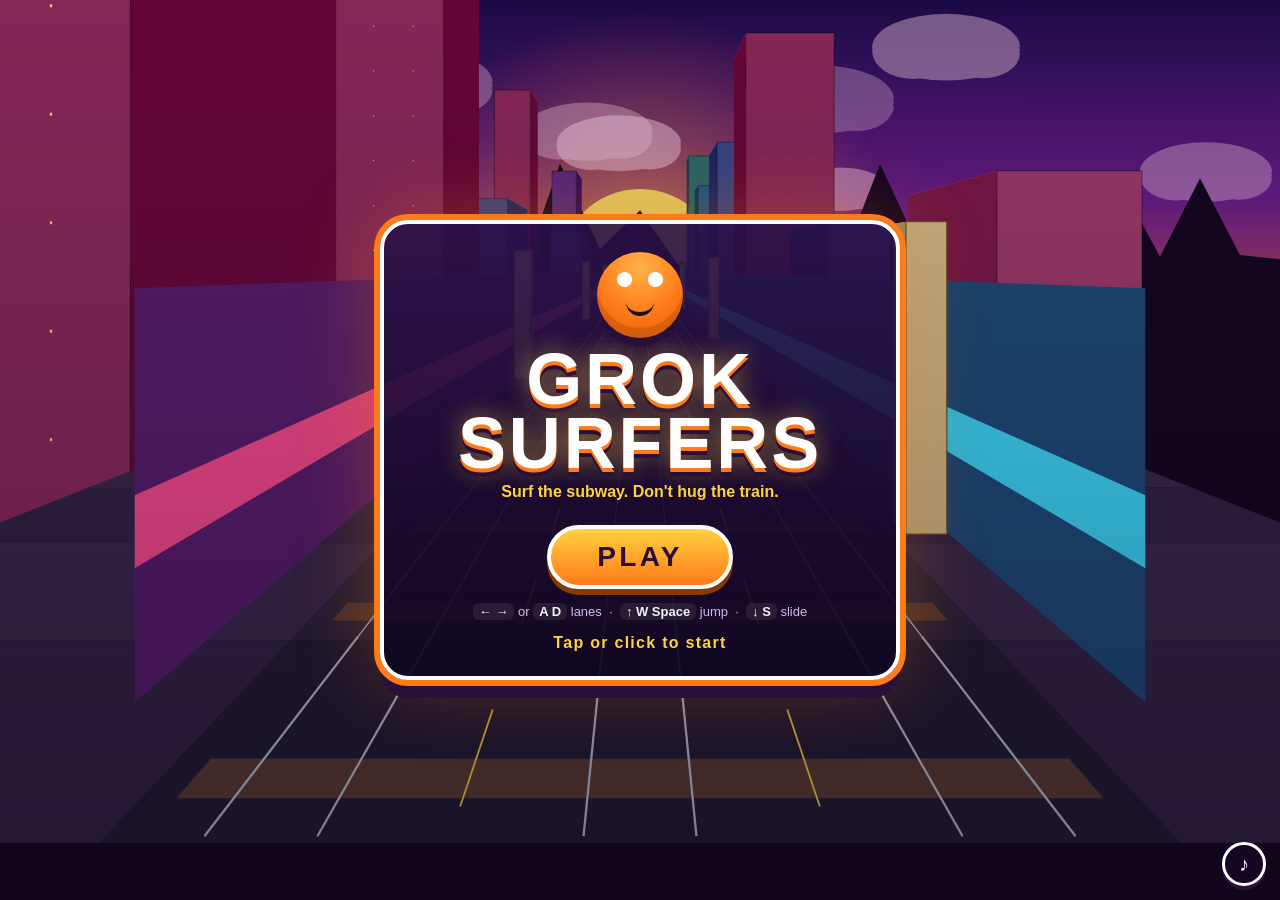
==== index.html @ 58962935 "Add Grok Surfers playable static site" ====
<!DOCTYPE html>
<html lang="en">
<head>
  <meta charset="UTF-8">
  <meta name="viewport" content="width=device-width, initial-scale=1, maximum-scale=1, user-scalable=no, viewport-fit=cover">
  <meta name="apple-mobile-web-app-capable" content="yes">
  <meta name="mobile-web-app-capable" content="yes">
  <meta name="theme-color" content="#1a0a3c">
  <title>Grok Surfers</title>
  <link rel="stylesheet" href="style.css">
  <link rel="icon" href="data:image/svg+xml,%3Csvg xmlns='http://www.w3.org/2000/svg' viewBox='0 0 64 64'%3E%3Ccircle cx='32' cy='32' r='30' fill='%23ff8c42'/%3E%3Ccircle cx='24' cy='28' r='6' fill='%23fff'/%3E%3Ccircle cx='40' cy='28' r='6' fill='%23fff'/%3E%3Ccircle cx='25' cy='29' r='3' fill='%231a1020'/%3E%3Ccircle cx='41' cy='29' r='3' fill='%231a1020'/%3E%3Cpath d='M22 42c6 8 14 8 20 0' fill='none' stroke='%231a1020' stroke-width='3' stroke-linecap='round'/%3E%3C/svg%3E">
</head>
<body>
  <div id="wrap">
    <canvas id="game"></canvas>

    <div id="hud" class="hidden">
      <div id="hud-left">
        <div class="label">SCORE</div>
        <div id="score">0</div>
      </div>
      <div id="hud-mid">
        <div class="label">BEST</div>
        <div id="best">0</div>
      </div>
      <div id="hud-right">
        <div class="label">COINS</div>
        <div id="coins"><span class="coin-dot"></span><span id="coin-count">0</span></div>
      </div>
    </div>

    <button id="mute" type="button" aria-label="Toggle sound" title="Sound">♪</button>

    <div id="title" class="overlay">
      <div class="panel">
        <div class="mascot" aria-hidden="true"> grok </div>
        <h1>GROK<br>SURFERS</h1>
        <p class="tagline">Surf the subway. Don't hug the train.</p>
        <button id="play" type="button" class="btn pulse">PLAY</button>
        <p class="hint">
          <strong>← →</strong> or <strong>A D</strong> lanes &nbsp;·&nbsp;
          <strong>↑ W Space</strong> jump &nbsp;·&nbsp;
          <strong>↓ S</strong> slide
        </p>
        <p class="hint mobile-only">Swipe to steer · Swipe up to jump · Swipe down to slide</p>
        <p id="title-best" class="best-line"></p>
      </div>
    </div>

    <div id="gameover" class="overlay hidden">
      <div class="panel">
        <h2 id="go-title">CRASHED!</h2>
        <p id="new-best" class="hidden shine">★ NEW HIGH SCORE ★</p>
        <div class="stats">
          <div><span class="label">SCORE</span><span id="go-score">0</span></div>
          <div><span class="label">COINS</span><span id="go-coins">0</span></div>
          <div><span class="label">BEST</span><span id="go-best">0</span></div>
        </div>
        <button id="retry" type="button" class="btn pulse">RETRY</button>
        <p class="hint">Tap / click or press Enter</p>
      </div>
    </div>
  </div>
  <script src="game.js"></script>
</body>
</html>
---- style.css ----
:root {
  --ink: #140c22;
  --paper: #fff7e8;
  --gold: #ffd23f;
  --orange: #ff7a18;
  --pink: #ff4d8d;
  --cyan: #3ee0ff;
  --shadow: #2a1038;
}

* { box-sizing: border-box; margin: 0; padding: 0; }

html, body {
  width: 100%;
  height: 100%;
  overflow: hidden;
  background: #0b0618;
  font-family: Trebuchet MS, Arial Black, Impact, Segoe UI, sans-serif;
  color: var(--paper);
  touch-action: none;
  user-select: none;
  -webkit-user-select: none;
  -webkit-tap-highlight-color: transparent;
}

#wrap {
  position: relative;
  width: 100%;
  height: 100%;
  overflow: hidden;
}

canvas {
  display: block;
  width: 100%;
  height: 100%;
  cursor: pointer;
}

#hud {
  position: absolute;
  top: 0;
  left: 0;
  right: 0;
  display: flex;
  justify-content: space-between;
  align-items: flex-start;
  padding: calc(12px + env(safe-area-inset-top)) 18px 0;
  pointer-events: none;
  text-shadow: 0 3px 0 var(--shadow), 0 0 12px rgba(0,0,0,.55);
  z-index: 5;
}

#hud .label {
  font-size: 11px;
  letter-spacing: 0.22em;
  color: var(--gold);
  font-weight: 800;
}

#score, #best, #coins {
  font-size: 28px;
  font-weight: 900;
  line-height: 1.05;
  color: #fff;
}

#hud-left, #hud-mid, #hud-right { min-width: 90px; }
#hud-mid { text-align: center; }
#hud-right { text-align: right; }

#coins { display: flex; align-items: center; justify-content: flex-end; gap: 8px; }

.coin-dot {
  width: 16px;
  height: 16px;
  border-radius: 50%;
  background: radial-gradient(circle at 35% 30%, #fff6b0, #ffd23f 40%, #e09a00);
  box-shadow: 0 0 0 2px #8a5a00, 0 2px 0 #5a3a00;
  display: inline-block;
}

#mute {
  position: absolute;
  right: 14px;
  bottom: calc(14px + env(safe-area-inset-bottom));
  z-index: 8;
  width: 44px;
  height: 44px;
  border-radius: 50%;
  border: 3px solid #fff;
  background: rgba(20, 10, 40, 0.55);
  color: #fff;
  font-size: 20px;
  cursor: pointer;
  box-shadow: 0 4px 0 #2a1038;
}

#mute.muted { opacity: 0.45; text-decoration: line-through; }

.overlay {
  position: absolute;
  inset: 0;
  display: flex;
  align-items: center;
  justify-content: center;
  background: linear-gradient(180deg, rgba(12,4,28,0.08), rgba(12,4,28,0.38));
  z-index: 6;
  padding: 20px;
}

.overlay.hidden, .hidden { display: none !important; }

.panel {
  text-align: center;
  max-width: 520px;
  width: 100%;
  padding: 28px 22px 24px;
  background: linear-gradient(180deg, rgba(42, 16, 72, 0.88), rgba(16, 6, 32, 0.92));
  border: 4px solid #fff;
  border-radius: 28px;
  box-shadow:
    0 0 0 6px #ff7a18,
    0 18px 0 #2a1038,
    0 0 80px rgba(255, 122, 24, 0.35);
}

.mascot {
  font-size: 0;
  width: 86px;
  height: 86px;
  margin: 0 auto 10px;
  border-radius: 50%;
  background:
    radial-gradient(circle at 32% 32%, #fff 0 7px, transparent 8px),
    radial-gradient(circle at 68% 32%, #fff 0 7px, transparent 8px),
    radial-gradient(circle at 34% 34%, #1a1020 0 3.5px, transparent 4px),
    radial-gradient(circle at 70% 34%, #1a1020 0 3.5px, transparent 4px),
    radial-gradient(circle at 50% 18%, #ffb347, #ff7a18 55%, #e85d04);
  box-shadow: 0 8px 0 #2a1038, inset 0 -10px 0 rgba(0,0,0,.12);
  position: relative;
  animation: bounce 1.2s ease-in-out infinite;
}

.mascot::after {
  content: "";
  position: absolute;
  left: 50%;
  bottom: 22px;
  width: 28px;
  height: 10px;
  transform: translateX(-50%);
  border-bottom: 4px solid #1a1020;
  border-radius: 0 0 14px 14px;
}

h1 {
  font-size: clamp(42px, 11vw, 72px);
  line-height: 0.88;
  letter-spacing: 0.04em;
  color: #fff;
  text-shadow:
    0 4px 0 #ff7a18,
    0 8px 0 #2a1038,
    0 0 24px rgba(255, 210, 63, 0.6);
  margin-bottom: 8px;
}

h2 {
  font-size: clamp(36px, 9vw, 56px);
  letter-spacing: 0.06em;
  color: #ff4d8d;
  text-shadow: 0 4px 0 #2a1038, 0 0 18px rgba(255, 77, 141, 0.5);
  margin-bottom: 8px;
}

.tagline {
  color: var(--gold);
  font-weight: 700;
  margin-bottom: 18px;
  font-size: 16px;
}

.btn {
  appearance: none;
  border: 4px solid #fff;
  background: linear-gradient(180deg, #ffd23f, #ff7a18);
  color: #2a1038;
  font: inherit;
  font-size: 28px;
  font-weight: 900;
  letter-spacing: 0.12em;
  padding: 12px 46px;
  border-radius: 999px;
  cursor: pointer;
  box-shadow: 0 6px 0 #8a3a00;
  margin: 6px 0 14px;
}

.btn:hover { filter: brightness(1.08); }
.btn:active { transform: translateY(4px); box-shadow: 0 2px 0 #8a3a00; }

.pulse { animation: pulse 1.4s ease-in-out infinite; }

.hint {
  font-size: 13px;
  color: #d7c6ff;
  line-height: 1.45;
  opacity: 0.95;
}

.hint strong {
  color: #fff;
  background: rgba(255,255,255,0.08);
  padding: 1px 6px;
  border-radius: 6px;
}

.best-line {
  margin-top: 12px;
  color: var(--gold);
  font-weight: 800;
  letter-spacing: 0.08em;
}

.stats {
  display: flex;
  justify-content: center;
  gap: 22px;
  margin: 12px 0 8px;
}

.stats .label {
  display: block;
  font-size: 11px;
  letter-spacing: 0.18em;
  color: var(--cyan);
}

.stats span:last-child {
  font-size: 26px;
  font-weight: 900;
}

.shine {
  color: var(--gold);
  font-weight: 900;
  letter-spacing: 0.14em;
  animation: pulse 1s ease-in-out infinite;
  margin-bottom: 6px;
}

.mobile-only { display: none; }

@media (hover: none) and (pointer: coarse) {
  .mobile-only { display: block; }
}

@keyframes bounce {
  0%, 100% { transform: translateY(0); }
  50% { transform: translateY(-8px); }
}

@keyframes pulse {
  0%, 100% { transform: scale(1); }
  50% { transform: scale(1.05); }
}
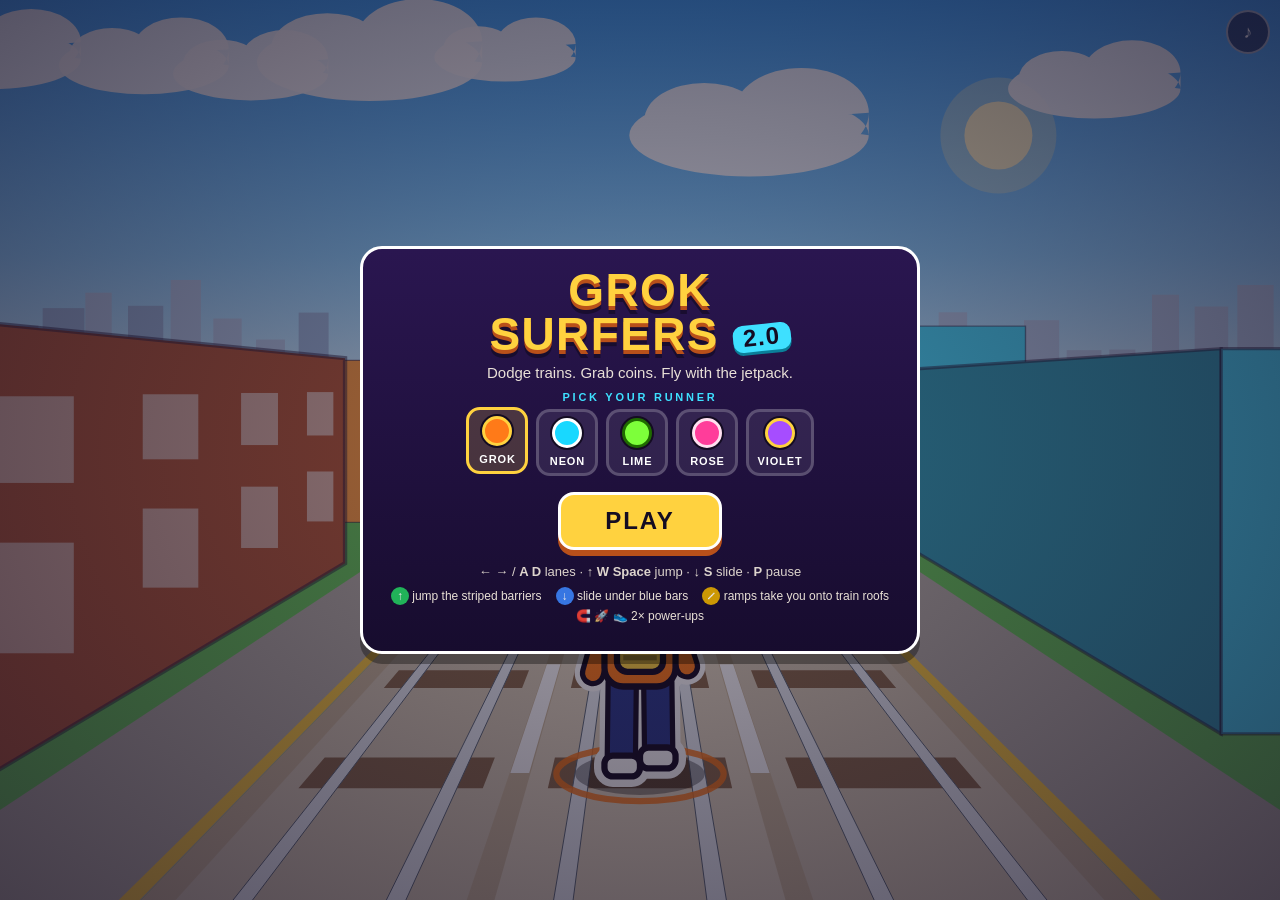
==== commit 3b89672f: "2.0 update based on player feedback" ====
--- a/index.html
+++ b/index.html
@@ -5,8 +5,8 @@
   <meta name="viewport" content="width=device-width, initial-scale=1, maximum-scale=1, user-scalable=no, viewport-fit=cover">
   <meta name="apple-mobile-web-app-capable" content="yes">
   <meta name="mobile-web-app-capable" content="yes">
-  <meta name="theme-color" content="#1a0a3c">
-  <title>Grok Surfers</title>
+  <meta name="theme-color" content="#3fa9ff">
+  <title>Grok Surfers 2.0</title>
   <link rel="stylesheet" href="style.css">
   <link rel="icon" href="data:image/svg+xml,%3Csvg xmlns='http://www.w3.org/2000/svg' viewBox='0 0 64 64'%3E%3Ccircle cx='32' cy='32' r='30' fill='%23ff8c42'/%3E%3Ccircle cx='24' cy='28' r='6' fill='%23fff'/%3E%3Ccircle cx='40' cy='28' r='6' fill='%23fff'/%3E%3Ccircle cx='25' cy='29' r='3' fill='%231a1020'/%3E%3Ccircle cx='41' cy='29' r='3' fill='%231a1020'/%3E%3Cpath d='M22 42c6 8 14 8 20 0' fill='none' stroke='%231a1020' stroke-width='3' stroke-linecap='round'/%3E%3C/svg%3E">
 </head>
@@ -18,6 +18,7 @@
       <div id="hud-left">
         <div class="label">SCORE</div>
         <div id="score">0</div>
+        <div id="mult" class="hidden">2× SCORE</div>
       </div>
       <div id="hud-mid">
         <div class="label">BEST</div>
@@ -26,24 +27,41 @@
       <div id="hud-right">
         <div class="label">COINS</div>
         <div id="coins"><span class="coin-dot"></span><span id="coin-count">0</span></div>
+        <div id="powers"></div>
+      </div>
+    </div>
+    <div id="tip"></div>
+    <div id="toast"></div>
+
+    <button id="pause-btn" class="round hidden" type="button" aria-label="Pause">II</button>
+    <button id="mute" class="round" type="button" aria-label="Toggle sound" title="Sound">♪</button>
+
+    <div id="title" class="overlay">
+      <div class="panel">
+        <h1>GROK<br> SURFERS <span class="ver">2.0</span></h1>
+        <p class="tagline">Dodge trains. Grab coins. Fly with the jetpack.</p>
+        <div class="pick-label">PICK YOUR RUNNER</div>
+        <div id="chars"></div>
+        <button id="play" type="button" class="btn pulse">PLAY</button>
+        <p class="hint desk-only">
+          <strong>← →</strong> / <strong>A D</strong> lanes · <strong>↑ W Space</strong> jump · <strong>↓ S</strong> slide · <strong>P</strong> pause
+        </p>
+        <p class="hint mobile-only">Swipe ← → lanes · Swipe ↑ (or tap) jump · Swipe ↓ slide</p>
+        <div class="legend">
+          <span><b class="g">↑</b> jump the striped barriers</span>
+          <span><b class="b">↓</b> slide under blue bars</span>
+          <span><b class="y">⟋</b> ramps take you onto train roofs</span>
+          <span>🧲 🚀 👟 2× power-ups</span>
+        </div>
+        <p id="title-best" class="best-line"></p>
       </div>
     </div>
 
-    <button id="mute" type="button" aria-label="Toggle sound" title="Sound">♪</button>
-
-    <div id="title" class="overlay">
+    <div id="pause" class="overlay hidden">
       <div class="panel">
-        <div class="mascot" aria-hidden="true"> grok </div>
-        <h1>GROK<br>SURFERS</h1>
-        <p class="tagline">Surf the subway. Don't hug the train.</p>
-        <button id="play" type="button" class="btn pulse">PLAY</button>
-        <p class="hint">
-          <strong>← →</strong> or <strong>A D</strong> lanes &nbsp;·&nbsp;
-          <strong>↑ W Space</strong> jump &nbsp;·&nbsp;
-          <strong>↓ S</strong> slide
-        </p>
-        <p class="hint mobile-only">Swipe to steer · Swipe up to jump · Swipe down to slide</p>
-        <p id="title-best" class="best-line"></p>
+        <h2>PAUSED</h2>
+        <button id="resume" type="button" class="btn">RESUME</button>
+        <button id="quit" type="button" class="btn ghost">MENU</button>
       </div>
     </div>
 
@@ -54,10 +72,11 @@
         <div class="stats">
           <div><span class="label">SCORE</span><span id="go-score">0</span></div>
           <div><span class="label">COINS</span><span id="go-coins">0</span></div>
+          <div><span class="label">DISTANCE</span><span id="go-dist">0</span></div>
           <div><span class="label">BEST</span><span id="go-best">0</span></div>
         </div>
-        <button id="retry" type="button" class="btn pulse">RETRY</button>
-        <p class="hint">Tap / click or press Enter</p>
+        <button id="retry" type="button" class="btn pulse">RUN AGAIN</button>
+        <button id="menu" type="button" class="btn ghost">CHANGE RUNNER</button>
       </div>
     </div>
   </div>
--- a/style.css
+++ b/style.css
@@ -5,263 +5,125 @@
   --orange: #ff7a18;
   --pink: #ff4d8d;
   --cyan: #3ee0ff;
-  --shadow: #2a1038;
 }
+* { box-sizing: border-box; margin: 0; padding: 0; }
+html, body {
+  width: 100%; height: 100%; overflow: hidden; background: #3fa9ff;
+  font-family: Trebuchet MS, Arial Black, Impact, Segoe UI, sans-serif; color: var(--paper);
+  touch-action: none; user-select: none; -webkit-user-select: none; -webkit-tap-highlight-color: transparent;
+}
+#wrap { position: relative; width: 100%; height: 100%; overflow: hidden; }
+canvas { display: block; width: 100%; height: 100%; }
+.hidden { display: none !important; }
 
-* { box-sizing: border-box; margin: 0; padding: 0; }
+/* ---------- HUD ---------- */
+#hud {
+  position: absolute; top: 0; left: 0; right: 0; display: flex; justify-content: space-between; align-items: flex-start;
+  padding: calc(10px + env(safe-area-inset-top)) calc(64px + env(safe-area-inset-right)) 0 calc(16px + env(safe-area-inset-left));
+  pointer-events: none; z-index: 5;
+}
+#hud > div {
+  background: rgba(20,12,34,.62); border: 2px solid rgba(255,255,255,.25); border-radius: 14px; padding: 6px 12px; min-width: 92px;
+  text-shadow: 0 2px 0 rgba(0,0,0,.5);
+}
+#hud .label { font-size: 11px; letter-spacing: .22em; color: var(--gold); font-weight: 800; }
+#score, #best, #coins { font-size: 26px; font-weight: 900; line-height: 1.05; font-variant-numeric: tabular-nums; }
+#hud-mid { text-align: center; opacity: .9; }
+#hud-right { text-align: right; }
+#coins { display: flex; align-items: center; justify-content: flex-end; gap: 6px; }
+.coin-dot { width: 18px; height: 18px; border-radius: 50%; background: radial-gradient(circle at 35% 35%, #fff6b0, #ffd23f 45%, #b8860b); border: 2px solid #7a5a00; }
+#mult { margin-top: 3px; display: inline-block; background: var(--gold); color: var(--ink); font-size: 12px; font-weight: 900; padding: 2px 8px; border-radius: 8px; animation: pulse 0.8s ease-in-out infinite; }
+#powers { margin-top: 4px; display: flex; flex-direction: column; gap: 4px; align-items: flex-end; }
+.pw { display: flex; align-items: center; gap: 6px; }
+.pw-icon { width: 24px; height: 24px; border-radius: 7px; display: grid; place-items: center; font-size: 14px; color: var(--ink); font-weight: 900; border: 2px solid #fff; }
+.pw-bar { width: 60px; height: 8px; background: rgba(255,255,255,.25); border-radius: 4px; overflow: hidden; }
+.pw-bar i { display: block; height: 100%; }
 
-html, body {
-  width: 100%;
-  height: 100%;
-  overflow: hidden;
-  background: #0b0618;
-  font-family: Trebuchet MS, Arial Black, Impact, Segoe UI, sans-serif;
-  color: var(--paper);
-  touch-action: none;
-  user-select: none;
-  -webkit-user-select: none;
-  -webkit-tap-highlight-color: transparent;
+#tip {
+  position: absolute; left: 50%; bottom: calc(18px + env(safe-area-inset-bottom)); transform: translateX(-50%); z-index: 5;
+  background: rgba(20,12,34,.72); padding: 8px 16px; border-radius: 999px; font-weight: 800; font-size: 15px; white-space: nowrap;
+  opacity: 0; transition: opacity .3s; pointer-events: none;
 }
+#tip.show { opacity: 1; }
+#toast {
+  position: absolute; left: 50%; top: 26%; transform: translate(-50%, -50%); z-index: 6; pointer-events: none;
+  font-size: 30px; font-weight: 900; letter-spacing: .04em; opacity: 0; white-space: nowrap;
+  text-shadow: 0 3px 0 #140c22, 0 0 14px rgba(0,0,0,.6), -2px 0 0 #140c22, 2px 0 0 #140c22;
+}
+#toast.show { animation: toast 1.6s ease-out forwards; }
+@keyframes toast { 0% { opacity: 0; transform: translate(-50%, -30%) scale(.6); } 15% { opacity: 1; transform: translate(-50%, -50%) scale(1.1); } 30% { transform: translate(-50%, -50%) scale(1); } 80% { opacity: 1; } 100% { opacity: 0; transform: translate(-50%, -80%); } }
 
-#wrap {
-  position: relative;
-  width: 100%;
-  height: 100%;
-  overflow: hidden;
+.round {
+  position: absolute; top: calc(10px + env(safe-area-inset-top)); width: 44px; height: 44px; border-radius: 50%; z-index: 8;
+  border: 2px solid rgba(255,255,255,.6); background: rgba(20,12,34,.6); color: #fff; font-size: 18px; font-weight: 900; cursor: pointer;
 }
+#mute { right: calc(10px + env(safe-area-inset-right)); }
+#mute.muted { opacity: .45; text-decoration: line-through; }
+#pause-btn { right: calc(10px + env(safe-area-inset-right)); top: calc(62px + env(safe-area-inset-top)); }
 
-canvas {
-  display: block;
-  width: 100%;
-  height: 100%;
-  cursor: pointer;
+/* ---------- overlays ---------- */
+.overlay {
+  position: absolute; inset: 0; display: flex; align-items: center; justify-content: center; z-index: 10;
+  background: radial-gradient(ellipse at center, rgba(20,12,34,.35), rgba(20,12,34,.7)); padding: 10px; overflow-y: auto;
 }
+.panel {
+  text-align: center; background: linear-gradient(180deg, #2a1650, #170c2e); border: 3px solid #fff; border-radius: 22px;
+  padding: 20px 26px; max-width: 560px; width: 100%; box-shadow: 0 10px 0 rgba(0,0,0,.35); margin: auto;
+}
+h1 { font-size: 46px; line-height: .95; letter-spacing: .03em; color: var(--gold); text-shadow: 0 4px 0 #b8501a, 0 8px 0 rgba(0,0,0,.35); }
+.ver { display: inline-block; background: var(--cyan); color: var(--ink); font-size: 24px; padding: 2px 10px; border-radius: 10px; vertical-align: middle; transform: rotate(-6deg); text-shadow: none; box-shadow: 0 3px 0 #0a7f99; }
+h2 { font-size: 40px; color: var(--gold); text-shadow: 0 4px 0 #b8501a; margin-bottom: 8px; }
+.tagline { margin: 8px 0 10px; font-size: 15px; opacity: .9; }
+.pick-label { font-size: 11px; letter-spacing: .25em; color: var(--cyan); font-weight: 900; margin-bottom: 6px; }
+#chars { display: flex; gap: 8px; justify-content: center; flex-wrap: wrap; margin-bottom: 12px; }
+.char { background: rgba(255,255,255,.08); border: 3px solid rgba(255,255,255,.2); border-radius: 14px; padding: 6px 8px 4px; color: #fff; cursor: pointer; min-width: 62px; font: inherit; }
+.char.on { border-color: var(--gold); background: rgba(255,210,63,.18); transform: translateY(-2px); }
+.char-dot { display: block; width: 30px; height: 30px; margin: 0 auto 3px; border-radius: 50%; background: var(--c); border: 3px solid var(--t); box-shadow: 0 0 0 2px #140c22; }
+.char-name { font-size: 11px; font-weight: 900; letter-spacing: .08em; }
+.btn {
+  display: inline-block; font: inherit; font-size: 24px; font-weight: 900; letter-spacing: .08em; color: var(--ink); background: var(--gold);
+  border: 3px solid #fff; border-radius: 16px; padding: 12px 44px; cursor: pointer; box-shadow: 0 6px 0 #b8501a; margin: 4px;
+}
+.btn.ghost { background: transparent; color: #fff; box-shadow: 0 6px 0 rgba(0,0,0,.35); font-size: 16px; padding: 10px 22px; }
+.btn:active { transform: translateY(4px); box-shadow: 0 2px 0 #b8501a; }
+.pulse { animation: pulse 1.4s ease-in-out infinite; }
+@keyframes pulse { 0%, 100% { transform: scale(1); } 50% { transform: scale(1.05); } }
+.hint { margin-top: 10px; font-size: 13px; opacity: .85; }
+.legend { margin-top: 8px; display: flex; flex-wrap: wrap; gap: 4px 14px; justify-content: center; font-size: 12px; opacity: .9; }
+.legend b { display: inline-block; width: 18px; height: 18px; border-radius: 50%; line-height: 18px; color: #fff; font-size: 12px; }
+.legend .g { background: #22c55e; } .legend .b { background: #3b82f6; } .legend .y { background: #e0a800; }
+.best-line { margin-top: 8px; color: var(--gold); font-weight: 900; letter-spacing: .1em; font-size: 14px; }
+.stats { display: grid; grid-template-columns: repeat(4, 1fr); gap: 8px; margin: 10px 0 14px; }
+.stats div { background: rgba(255,255,255,.08); border-radius: 12px; padding: 8px 4px; display: flex; flex-direction: column; }
+.stats .label { font-size: 10px; letter-spacing: .18em; color: var(--gold); font-weight: 800; }
+.stats span:last-child { font-size: 22px; font-weight: 900; }
+.shine { color: var(--cyan); font-weight: 900; letter-spacing: .12em; animation: pulse 1s ease-in-out infinite; }
+.mobile-only { display: none; }
+@media (pointer: coarse) { .mobile-only { display: block; } .desk-only { display: none; } }
 
-#hud {
-  position: absolute;
-  top: 0;
-  left: 0;
-  right: 0;
-  display: flex;
-  justify-content: space-between;
-  align-items: flex-start;
-  padding: calc(12px + env(safe-area-inset-top)) 18px 0;
-  pointer-events: none;
-  text-shadow: 0 3px 0 var(--shadow), 0 0 12px rgba(0,0,0,.55);
-  z-index: 5;
+/* short landscape phones */
+@media (max-height: 500px) {
+  .panel { padding: 10px 18px; max-width: 640px; }
+  h1 { font-size: 30px; display: inline-block; }
+  h1 br { display: none; }
+  .ver { font-size: 16px; }
+  h2 { font-size: 28px; margin-bottom: 4px; }
+  .tagline { margin: 4px 0 6px; font-size: 13px; }
+  #chars { margin-bottom: 6px; }
+  .char-dot { width: 24px; height: 24px; }
+  .btn { font-size: 20px; padding: 8px 34px; }
+  .btn.ghost { font-size: 14px; padding: 7px 16px; }
+  .hint { margin-top: 4px; }
+  .legend { margin-top: 4px; font-size: 11px; }
+  .stats { margin: 6px 0 8px; }
+  #hud > div { padding: 4px 10px; min-width: 80px; }
+  #score, #best, #coins { font-size: 20px; }
+  #toast { font-size: 24px; }
 }
-
-#hud .label {
-  font-size: 11px;
-  letter-spacing: 0.22em;
-  color: var(--gold);
-  font-weight: 800;
+@media (max-width: 480px) {
+  h1 { font-size: 38px; }
+  #hud { padding-right: calc(60px + env(safe-area-inset-right)); }
+  #hud > div { min-width: 0; padding: 4px 8px; }
+  #hud-mid { display: none; }
+  .stats { grid-template-columns: repeat(2, 1fr); }
 }
-
-#score, #best, #coins {
-  font-size: 28px;
-  font-weight: 900;
-  line-height: 1.05;
-  color: #fff;
-}
-
-#hud-left, #hud-mid, #hud-right { min-width: 90px; }
-#hud-mid { text-align: center; }
-#hud-right { text-align: right; }
-
-#coins { display: flex; align-items: center; justify-content: flex-end; gap: 8px; }
-
-.coin-dot {
-  width: 16px;
-  height: 16px;
-  border-radius: 50%;
-  background: radial-gradient(circle at 35% 30%, #fff6b0, #ffd23f 40%, #e09a00);
-  box-shadow: 0 0 0 2px #8a5a00, 0 2px 0 #5a3a00;
-  display: inline-block;
-}
-
-#mute {
-  position: absolute;
-  right: 14px;
-  bottom: calc(14px + env(safe-area-inset-bottom));
-  z-index: 8;
-  width: 44px;
-  height: 44px;
-  border-radius: 50%;
-  border: 3px solid #fff;
-  background: rgba(20, 10, 40, 0.55);
-  color: #fff;
-  font-size: 20px;
-  cursor: pointer;
-  box-shadow: 0 4px 0 #2a1038;
-}
-
-#mute.muted { opacity: 0.45; text-decoration: line-through; }
-
-.overlay {
-  position: absolute;
-  inset: 0;
-  display: flex;
-  align-items: center;
-  justify-content: center;
-  background: linear-gradient(180deg, rgba(12,4,28,0.08), rgba(12,4,28,0.38));
-  z-index: 6;
-  padding: 20px;
-}
-
-.overlay.hidden, .hidden { display: none !important; }
-
-.panel {
-  text-align: center;
-  max-width: 520px;
-  width: 100%;
-  padding: 28px 22px 24px;
-  background: linear-gradient(180deg, rgba(42, 16, 72, 0.88), rgba(16, 6, 32, 0.92));
-  border: 4px solid #fff;
-  border-radius: 28px;
-  box-shadow:
-    0 0 0 6px #ff7a18,
-    0 18px 0 #2a1038,
-    0 0 80px rgba(255, 122, 24, 0.35);
-}
-
-.mascot {
-  font-size: 0;
-  width: 86px;
-  height: 86px;
-  margin: 0 auto 10px;
-  border-radius: 50%;
-  background:
-    radial-gradient(circle at 32% 32%, #fff 0 7px, transparent 8px),
-    radial-gradient(circle at 68% 32%, #fff 0 7px, transparent 8px),
-    radial-gradient(circle at 34% 34%, #1a1020 0 3.5px, transparent 4px),
-    radial-gradient(circle at 70% 34%, #1a1020 0 3.5px, transparent 4px),
-    radial-gradient(circle at 50% 18%, #ffb347, #ff7a18 55%, #e85d04);
-  box-shadow: 0 8px 0 #2a1038, inset 0 -10px 0 rgba(0,0,0,.12);
-  position: relative;
-  animation: bounce 1.2s ease-in-out infinite;
-}
-
-.mascot::after {
-  content: "";
-  position: absolute;
-  left: 50%;
-  bottom: 22px;
-  width: 28px;
-  height: 10px;
-  transform: translateX(-50%);
-  border-bottom: 4px solid #1a1020;
-  border-radius: 0 0 14px 14px;
-}
-
-h1 {
-  font-size: clamp(42px, 11vw, 72px);
-  line-height: 0.88;
-  letter-spacing: 0.04em;
-  color: #fff;
-  text-shadow:
-    0 4px 0 #ff7a18,
-    0 8px 0 #2a1038,
-    0 0 24px rgba(255, 210, 63, 0.6);
-  margin-bottom: 8px;
-}
-
-h2 {
-  font-size: clamp(36px, 9vw, 56px);
-  letter-spacing: 0.06em;
-  color: #ff4d8d;
-  text-shadow: 0 4px 0 #2a1038, 0 0 18px rgba(255, 77, 141, 0.5);
-  margin-bottom: 8px;
-}
-
-.tagline {
-  color: var(--gold);
-  font-weight: 700;
-  margin-bottom: 18px;
-  font-size: 16px;
-}
-
-.btn {
-  appearance: none;
-  border: 4px solid #fff;
-  background: linear-gradient(180deg, #ffd23f, #ff7a18);
-  color: #2a1038;
-  font: inherit;
-  font-size: 28px;
-  font-weight: 900;
-  letter-spacing: 0.12em;
-  padding: 12px 46px;
-  border-radius: 999px;
-  cursor: pointer;
-  box-shadow: 0 6px 0 #8a3a00;
-  margin: 6px 0 14px;
-}
-
-.btn:hover { filter: brightness(1.08); }
-.btn:active { transform: translateY(4px); box-shadow: 0 2px 0 #8a3a00; }
-
-.pulse { animation: pulse 1.4s ease-in-out infinite; }
-
-.hint {
-  font-size: 13px;
-  color: #d7c6ff;
-  line-height: 1.45;
-  opacity: 0.95;
-}
-
-.hint strong {
-  color: #fff;
-  background: rgba(255,255,255,0.08);
-  padding: 1px 6px;
-  border-radius: 6px;
-}
-
-.best-line {
-  margin-top: 12px;
-  color: var(--gold);
-  font-weight: 800;
-  letter-spacing: 0.08em;
-}
-
-.stats {
-  display: flex;
-  justify-content: center;
-  gap: 22px;
-  margin: 12px 0 8px;
-}
-
-.stats .label {
-  display: block;
-  font-size: 11px;
-  letter-spacing: 0.18em;
-  color: var(--cyan);
-}
-
-.stats span:last-child {
-  font-size: 26px;
-  font-weight: 900;
-}
-
-.shine {
-  color: var(--gold);
-  font-weight: 900;
-  letter-spacing: 0.14em;
-  animation: pulse 1s ease-in-out infinite;
-  margin-bottom: 6px;
-}
-
-.mobile-only { display: none; }
-
-@media (hover: none) and (pointer: coarse) {
-  .mobile-only { display: block; }
-}
-
-@keyframes bounce {
-  0%, 100% { transform: translateY(0); }
-  50% { transform: translateY(-8px); }
-}
-
-@keyframes pulse {
-  0%, 100% { transform: scale(1); }
-  50% { transform: scale(1.05); }
-}
